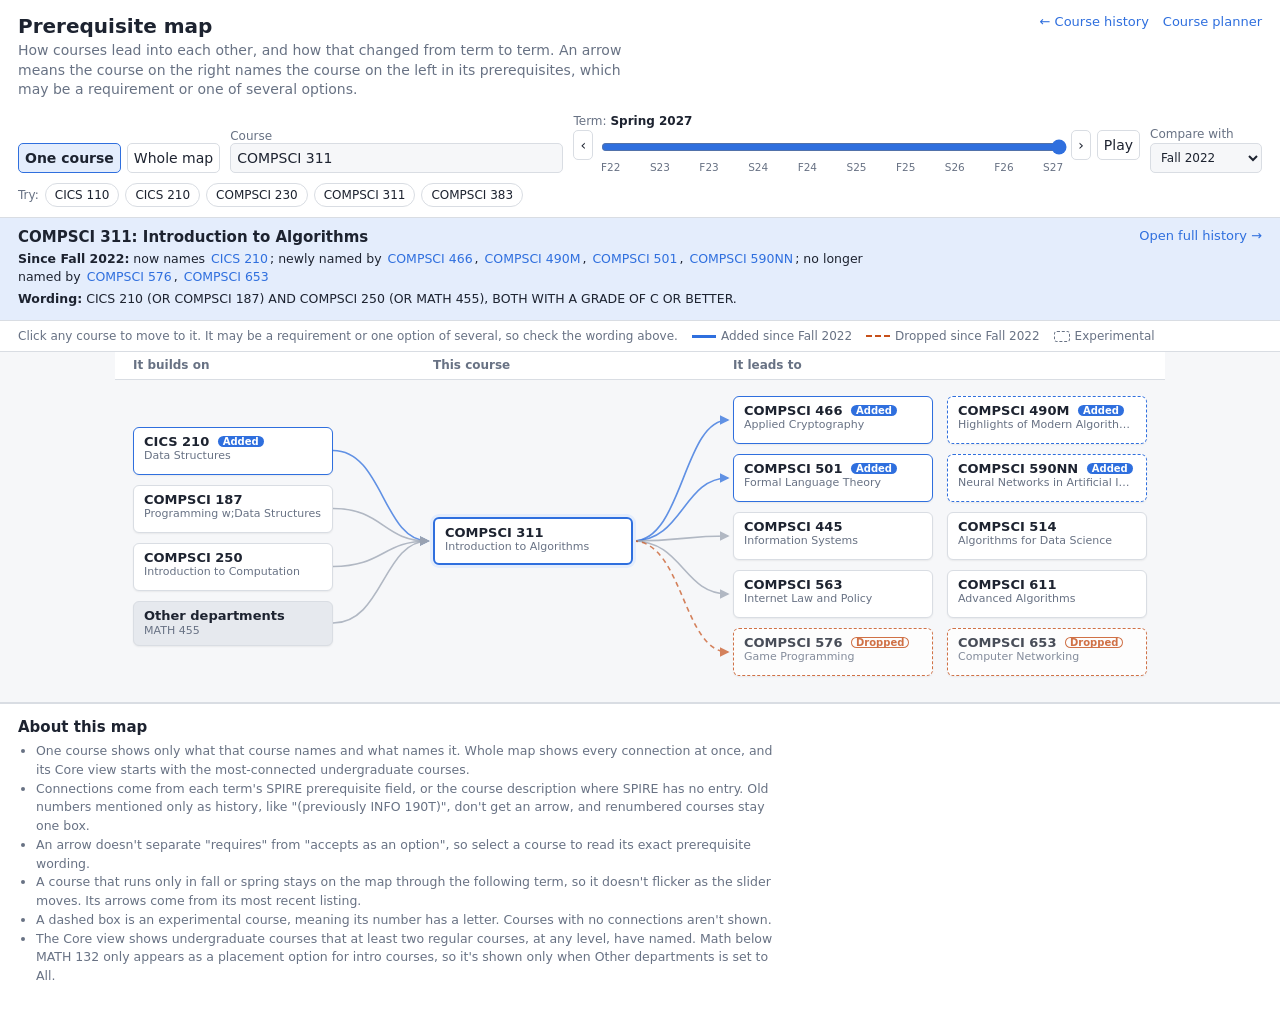
==== map.html @ 748aa666 "Add CICS course history site and course planner Co-Authored-By: Claude Opus 5.5 <noreply@anthropic.c" ====
<!DOCTYPE html>
<html lang="en">
<head>
  <meta charset="utf-8">
  <meta name="viewport" content="width=device-width, initial-scale=1">
  <title>Prerequisite Map</title>
  <link rel="stylesheet" href="style.css">
  <link rel="stylesheet" href="history.css">
  <link rel="stylesheet" href="map.css">
</head>
<body class="history">
  <header id="h-head">
    <div>
      <h1>Prerequisite map</h1>
      <p class="muted" id="h-sub">How courses lead into each other, and how that changed from term to term. An arrow means the course on the right names the course on the left in its prerequisites, which may be a requirement or one of several options.</p>
    </div>
    <nav class="h-nav">
      <a href="index.html">← Course history</a>
      <a href="planner.html">Course planner</a>
    </nav>
  </header>

  <section id="h-filters" aria-label="Map controls">
    <div id="m-view" class="tabs" role="group" aria-label="View">
      <button type="button" class="tab" data-view="course">One course</button>
      <button type="button" class="tab" data-view="all">Whole map</button>
    </div>
    <div class="course-pick">
      <label for="m-course">Course</label>
      <input id="m-course" type="search" list="m-courses" placeholder="Number or title…" autocomplete="off">
      <datalist id="m-courses"></datalist>
    </div>
    <div class="term-control">
      <label for="m-term">Term: <b id="m-term-label"></b></label>
      <div class="slider-row">
        <button type="button" id="m-prev" aria-label="Previous term">‹</button>
        <div class="slider-wrap">
          <input id="m-term" type="range" min="0" step="1">
          <div id="m-ticks" aria-hidden="true"></div>
        </div>
        <button type="button" id="m-next" aria-label="Next term">›</button>
        <button type="button" id="m-play">Play</button>
      </div>
    </div>
    <label>Compare with <select id="m-base"></select></label>
    <label class="whole-only">Courses
      <select id="m-scope">
        <option value="core">Core (most connected)</option>
        <option value="ugrad">Undergraduate (100–400)</option>
        <option value="grad">Graduate (500+)</option>
        <option value="all">All levels</option>
      </select>
    </label>
    <label class="whole-only">Experimental
      <select id="m-exp">
        <option value="connected">Only if a regular course names it</option>
        <option value="all">All experimental courses</option>
      </select>
    </label>
    <label class="whole-only">Other departments
      <select id="m-out">
        <option value="mathstat">Math and statistics</option>
        <option value="all">All</option>
        <option value="none">None</option>
      </select>
    </label>
    <div id="m-starts" class="course-only">
      <span class="muted">Try:</span>
      <button type="button" class="chip-btn" data-start="CICS 110">CICS 110</button>
      <button type="button" class="chip-btn" data-start="CICS 210">CICS 210</button>
      <button type="button" class="chip-btn" data-start="COMPSCI 230">COMPSCI 230</button>
      <button type="button" class="chip-btn" data-start="COMPSCI 311">COMPSCI 311</button>
      <button type="button" class="chip-btn" data-start="COMPSCI 383">COMPSCI 383</button>
    </div>
  </section>

  <section id="h-stats" class="whole-only" aria-label="Summary for this term"></section>
  <section id="h-drill" class="whole-only" aria-label="Connections list" hidden></section>
  <section id="m-selected" aria-live="polite"></section>

  <section id="m-legend" aria-label="Legend"></section>
  <section id="m-scroller" aria-label="Prerequisite map">
    <div id="m-board"></div>
  </section>

  <section id="h-sources">
    <h2>About this map</h2>
    <ul>
      <li>One course shows only what that course names and what names it. Whole map shows every connection at once, and its Core view starts with the most-connected undergraduate courses.</li>
      <li>Connections come from each term's SPIRE prerequisite field, or the course description where SPIRE has no entry. Old numbers mentioned only as history, like "(previously INFO 190T)", don't get an arrow, and renumbered courses stay one box.</li>
      <li>An arrow doesn't separate "requires" from "accepts as an option", so select a course to read its exact prerequisite wording.</li>
      <li>A course that runs only in fall or spring stays on the map through the following term, so it doesn't flicker as the slider moves. Its arrows come from its most recent listing.</li>
      <li>A dashed box is an experimental course, meaning its number has a letter. Courses with no connections aren't shown.</li>
      <li>The Core view shows undergraduate courses that at least two regular courses, at any level, have named. Math below MATH 132 only appears as a placement option for intro courses, so it's shown only when Other departments is set to All.</li>
    </ul>
  </section>

  <script src="history-data.js"></script>
  <script src="map.js"></script>
</body>
</html>
---- style.css ----
:root {
  --bg: #f6f7f9;
  --panel: #ffffff;
  --border: #d9dde3;
  --text: #1d2330;
  --muted: #687284;
  --accent: #2f6fde;
  --accent-soft: #e4edfc;
  --warn: #c7501a;
  --warn-soft: #fdeee6;
  --ok: #2b8a4b;
  --col: #eef0f4;
  --col-alt: #e6e9ee;
  --edge: #9aa3b2;
  --node: #ffffff;
  font-family: system-ui, -apple-system, "Segoe UI", sans-serif;
  font-size: 14px;
  color-scheme: light dark;
}

@media (prefers-color-scheme: dark) {
  :root {
    --bg: #15181e;
    --panel: #1d2129;
    --border: #353b47;
    --text: #e3e6ec;
    --muted: #9099a8;
    --accent: #6d9cf5;
    --accent-soft: #263553;
    --warn: #f08a55;
    --warn-soft: #3d2619;
    --ok: #5cc27d;
    --col: #1a1e25;
    --col-alt: #20252e;
    --edge: #5c6577;
    --node: #252a34;
  }
}

* { box-sizing: border-box; }

body {
  margin: 0;
  height: 100vh;
  background: var(--bg);
  color: var(--text);
  overflow: hidden;
}

/* The layout lives in #app rather than on body so elements that browser
   extensions inject into body can't take a grid cell and shift the panes. */
#app {
  height: 100%;
  display: grid;
  grid-template-columns: 290px 1fr;
  grid-template-rows: 100%;
}

body.dragging, body.dragging * { cursor: grabbing !important; user-select: none; }
body.resizing, body.resizing * { cursor: row-resize !important; user-select: none; }

h1 { font-size: 17px; margin: 0; }
h2 { font-size: 15px; margin: 0 0 8px; }
h3 { font-size: 13px; margin: 16px 0 6px; text-transform: uppercase; letter-spacing: .04em; color: var(--muted); }

input, select, textarea, button {
  font: inherit;
  color: inherit;
  background: var(--bg);
  border: 1px solid var(--border);
  border-radius: 5px;
  padding: 4px 6px;
}
input, select, textarea { width: 100%; }
input:not([type=radio]):not([type=checkbox]), select, button { height: 30px; }
button { cursor: pointer; background: var(--panel); white-space: nowrap; }
button:hover { border-color: var(--accent); }
button.danger:hover { border-color: var(--warn); color: var(--warn); }
label { display: block; font-size: 12px; color: var(--muted); margin-bottom: 6px; }
label > input, label > select, label > textarea { margin-top: 2px; color: var(--text); }
code { font-size: 12px; background: var(--bg); padding: 1px 4px; border-radius: 3px; }

.row { display: flex; gap: 8px; align-items: flex-end; }
.row > label { flex: 1; }
.row > button { margin-bottom: 6px; }
.row.buttons { margin-top: 4px; flex-wrap: wrap; }
.muted { color: var(--muted); }
.error { color: var(--warn); }
.hint { margin: 2px 0 6px; font-size: 12px; color: var(--muted); }

/* Sidebar */

#sidebar {
  display: flex;
  flex-direction: column;
  background: var(--panel);
  border-right: 1px solid var(--border);
  min-height: 0;
}
#sidebar section { padding: 12px 14px; border-bottom: 1px solid var(--border); }
#sidebar section.grow { flex: 1; display: flex; flex-direction: column; min-height: 0; border-bottom: none; }
#search { margin-bottom: 8px; }
#nav-history { display: block; padding: 10px 14px; font-size: 12.5px; color: var(--accent); text-decoration: none; border-bottom: 1px solid var(--border); }
#nav-history:hover { text-decoration: underline; }

#catalog { list-style: none; margin: 0; padding: 0; overflow-y: auto; flex: 1; }
#catalog li {
  display: flex;
  align-items: center;
  gap: 6px;
  padding: 5px 6px;
  border-radius: 5px;
  cursor: grab;
  user-select: none;
}
#catalog li:hover { background: var(--bg); }
#catalog li.selected { background: var(--accent-soft); }
#catalog li.in-plan .code { color: var(--accent); }
#catalog .cat-main { flex: 1; min-width: 0; }
#catalog .code { font-weight: 600; }
#catalog .cr { color: var(--muted); font-size: 12px; }
#catalog .title { font-size: 12px; color: var(--muted); white-space: nowrap; overflow: hidden; text-overflow: ellipsis; }
#catalog .where { font-size: 11px; color: var(--accent); white-space: nowrap; }
#catalog .add { padding: 0 8px; font-size: 16px; line-height: 22px; }

/* Main graph */

main { display: flex; flex-direction: column; min-width: 0; min-height: 0; position: relative; }

#summary {
  display: flex;
  align-items: baseline;
  flex-wrap: wrap;
  gap: 18px;
  padding: 12px 18px;
  border-bottom: 1px solid var(--border);
  background: var(--panel);
  color: var(--muted);
}
#summary h1 { color: var(--text); }
.warn-text { color: var(--warn); }
.legend { margin-left: auto; font-size: 12px; display: flex; align-items: center; gap: 6px; }
.lg { display: inline-block; width: 22px; height: 0; border-top: 2px solid var(--edge); margin-left: 8px; }
.lg.dashed { border-top-style: dashed; }
.lg.red { border-color: var(--warn); }
.lg.auto { width: 14px; height: 12px; border: 1.5px dashed var(--muted); border-radius: 3px; }

#graph-wrap { flex: 1; overflow: auto; position: relative; }
#board { position: relative; }
#board svg { position: absolute; left: 0; top: 0; pointer-events: none; }

.col { position: absolute; top: 0; background: var(--col); border-right: 1px solid var(--border); }
.col:nth-child(even) { background: var(--col-alt); }
.col.transfer, .col.unsched { background: repeating-linear-gradient(135deg, var(--col), var(--col) 8px, var(--col-alt) 8px, var(--col-alt) 16px); }
.col.drop { outline: 2px solid var(--accent); outline-offset: -2px; background: var(--accent-soft); }
.col-head {
  position: sticky;
  top: 0;
  height: 52px;
  padding: 8px 12px;
  background: var(--panel);
  border-bottom: 1px solid var(--border);
  z-index: 3;
}
.col-title { font-weight: 600; white-space: nowrap; overflow: hidden; text-overflow: ellipsis; }
.col-sub { font-size: 12px; color: var(--muted); }
.col-head.over .col-sub, .col-head.under .col-sub { color: var(--warn); font-weight: 600; }

.edge { fill: none; stroke: var(--edge); stroke-width: 1.5; }
.edge.coreq { stroke-dasharray: 5 4; }
.edge.bad { stroke: var(--warn); stroke-width: 2; }
.edge.hi { stroke: var(--accent); stroke-width: 2.2; }
.edge.dim { opacity: .18; }
.arrowhead { fill: var(--edge); }
.arrowhead.hi { fill: var(--accent); }
.arrowhead.bad { fill: var(--warn); }

.node {
  position: absolute;
  z-index: 2;
  padding: 6px 8px;
  background: var(--node);
  border: 1.5px solid var(--border);
  border-radius: 7px;
  cursor: grab;
  user-select: none;
  box-shadow: 0 1px 2px rgb(0 0 0 / .06);
  transition: opacity .12s;
}
.node:hover { border-color: var(--accent); }
.node.selected { border-color: var(--accent); box-shadow: 0 0 0 3px var(--accent-soft); }
.node.auto { border-style: dashed; }
.node.warn { border-color: var(--warn); background: linear-gradient(var(--warn-soft), var(--node) 70%); }
.node.stub .title { font-style: italic; }
.node.waived { border-style: dotted; }
.node.waived .cr { font-style: italic; }
.node.dim { opacity: .35; }
.node-top { display: flex; justify-content: space-between; gap: 4px; }
.node .code { font-weight: 600; font-size: 13px; }
.node .cr { font-size: 11px; color: var(--muted); }
.node .title { font-size: 11.5px; color: var(--muted); white-space: nowrap; overflow: hidden; text-overflow: ellipsis; margin-top: 2px; }
.node .badge {
  position: absolute;
  top: -8px;
  right: -8px;
  background: var(--warn);
  color: #fff;
  font-size: 10px;
  font-weight: 700;
  border-radius: 9px;
  padding: 1px 5px;
}

.ghost {
  position: fixed;
  z-index: 100;
  pointer-events: none;
  padding: 4px 8px;
  background: var(--accent);
  color: #fff;
  border-radius: 5px;
  font-weight: 600;
  box-shadow: 0 3px 10px rgb(0 0 0 / .25);
}

#toast {
  position: absolute;
  top: 64px;
  left: 50%;
  transform: translateX(-50%);
  max-width: 80%;
  padding: 8px 14px;
  background: var(--text);
  color: var(--bg);
  border-radius: 6px;
  box-shadow: 0 3px 12px rgb(0 0 0 / .2);
  z-index: 10;
}

/* Details pane (below the graph) */

#splitter {
  height: 6px;
  flex: none;
  cursor: row-resize;
  background: var(--panel);
  border-top: 1px solid var(--border);
  position: relative;
}
#splitter::after {
  content: "";
  position: absolute;
  left: 50%;
  top: 1px;
  width: 40px;
  height: 3px;
  margin-left: -20px;
  border-radius: 2px;
  background: var(--border);
}
#splitter:hover::after { background: var(--accent); }

#details {
  flex: none;
  background: var(--panel);
  overflow-y: auto;
}
.d-grid {
  display: grid;
  grid-template-columns: minmax(230px, 1fr) minmax(260px, 1.3fr) minmax(220px, 1.2fr) minmax(280px, 1.3fr);
  min-height: 100%;
}
.d-grid > section { padding: 12px 16px; border-right: 1px solid var(--border); min-width: 0; }
.d-grid > section:last-child { border-right: none; }
.d-grid.empty { grid-template-columns: repeat(3, 1fr); }
.d-grid.empty p { color: var(--muted); line-height: 1.45; margin: 0; }
#details h2 { font-size: 18px; margin-bottom: 2px; }
#details h3:first-child { margin-top: 0; }
#details .subtitle { font-weight: 500; }
#details .facts { color: var(--muted); font-size: 12px; margin: 4px 0 10px; }
#details a { color: var(--accent); text-decoration: none; }
#details a:hover { text-decoration: underline; }
.d-info > button { margin: 2px 4px 2px 0; }
.auto-tag { border: 1px dashed var(--muted); border-radius: 3px; padding: 0 4px; }
.notes { font-size: 12.5px; line-height: 1.45; color: var(--muted); }

.warnings { list-style: none; padding: 8px 10px; margin: 10px 0; background: var(--warn-soft); color: var(--warn); border-radius: 6px; font-size: 12.5px; }
.warnings li + li { margin-top: 4px; }

.grp ul { list-style: none; margin: 2px 0 0; padding-left: 12px; border-left: 2px solid var(--border); }
.grp li { margin: 4px 0; }
.grp-label { font-size: 12px; font-weight: 600; color: var(--muted); display: flex; gap: 10px; align-items: center; }
.grp.or > ul { border-left-color: var(--accent); }
.grp.or > ul > li { display: flex; align-items: flex-start; gap: 4px; }
.grp.or > ul > li > label { margin: 0; }
.grp.or > ul > li.inactive > :not(label) { opacity: .45; }
.grp input[type=radio] { width: auto; margin: 2px 2px 0 0; }
.auto-opt { display: inline-flex; align-items: center; margin: 0; font-weight: 400; }

.leaf { display: inline-flex; gap: 6px; align-items: baseline; }
.leaf small { font-size: 11px; color: var(--muted); }
.leaf.ok small { color: var(--ok); }
.leaf.missing small, .leaf.late small { color: var(--warn); }

#prereq-check { font-size: 12px; margin: -2px 0 8px; min-height: 1em; }

button.link {
  height: auto;
  padding: 0 2px;
  border: none;
  background: none;
  font-size: 11px;
  color: var(--muted);
  text-decoration: underline dotted;
  visibility: hidden;
}
.leaf:hover button.link, .leaf.waived button.link { visibility: visible; }
button.link:hover { color: var(--accent); }
#details .leaf.waived > a { text-decoration: line-through; }
.leaf.waived small { color: var(--muted); font-style: italic; }
---- history.css ----
/* Course history page. Tokens and form controls come from style.css. */

:root { --bar: #2f6fde; --grid: #e6e8ec; --ins: #dcefe2; --del: #fbe3da; }

@media (prefers-color-scheme: dark) {
  :root { --bar: #3987e5; --grid: #2b303a; --ins: #1f3b2a; --del: #47281b; }
}

body.history {
  height: auto;
  min-height: 100vh;
  overflow: auto;
}

#h-head {
  display: flex;
  justify-content: space-between;
  align-items: flex-start;
  gap: 16px;
  padding: 14px 18px 10px;
  background: var(--panel);
}
#h-head h1 { font-size: 20px; }
#h-sub { margin: 3px 0 0; max-width: 70ch; line-height: 1.4; }
.h-nav { display: flex; gap: 14px; flex-wrap: wrap; justify-content: flex-end; flex: none; }
.h-nav a { color: var(--accent); text-decoration: none; white-space: nowrap; font-size: 13px; }
.h-nav a:hover { text-decoration: underline; }

#h-filters {
  display: flex;
  flex-wrap: wrap;
  gap: 10px;
  align-items: flex-end;
  padding: 4px 18px 10px;
  background: var(--panel);
  border-bottom: 1px solid var(--border);
}
#h-filters label { flex: 0 1 112px; margin: 0; }
#h-filters label.wide { flex: 1 1 210px; }

/* Summary */

#h-stats {
  display: grid;
  grid-template-columns: repeat(auto-fit, minmax(150px, 1fr));
  gap: 1px;
  background: var(--panel);
  border-bottom: 1px solid var(--border);
}
.stat {
  outline: 1px solid var(--border);
  display: block;
  width: 100%;
  height: auto;
  padding: 10px 18px;
  background: var(--panel);
  border: 0;
  border-radius: 0;
  text-align: left;
  white-space: normal;
}
.stat .n { display: block; font-size: 24px; font-weight: 600; line-height: 1.2; }
.stat .l { display: block; font-size: 12px; color: var(--muted); line-height: 1.35; }
.stat .more { display: block; margin-top: 3px; font-size: 11.5px; color: var(--accent); }
.stat:focus-visible { outline: 2px solid var(--accent); outline-offset: -2px; }
button.stat:hover { background: var(--accent-soft); }
button.stat[aria-expanded=true] { background: var(--accent-soft); box-shadow: inset 0 -2px 0 var(--accent); }

#h-drill { padding: 12px 18px 14px; background: var(--panel); border-bottom: 1px solid var(--border); }
#h-drill[hidden] { display: none; }
.drill-head { display: flex; justify-content: space-between; align-items: flex-start; gap: 16px; }
.drill-head h2 { margin: 0; }
.drill-head h2 .muted { font-weight: 400; }
.drill-head p { margin: 2px 0 8px; font-size: 12.5px; line-height: 1.4; max-width: 90ch; }
.drill-wrap { max-height: 340px; overflow: auto; border: 1px solid var(--border); border-radius: 6px; }
.drill-wrap table { width: 100%; border-collapse: separate; border-spacing: 0; font-size: 12.5px; line-height: 1.4; }
.drill-wrap th {
  position: sticky;
  top: 0;
  padding: 6px 10px;
  background: var(--panel);
  border-bottom: 1px solid var(--border);
  color: var(--muted);
  font-size: 12px;
  font-weight: 600;
  text-align: left;
  white-space: nowrap;
}
.drill-wrap td { padding: 5px 10px; border-bottom: 1px solid var(--grid); vertical-align: top; font-variant-numeric: tabular-nums; }
.drill-wrap td:first-child { white-space: nowrap; }
.drill-wrap td b { font-weight: 600; }
.drill-wrap tbody tr { cursor: pointer; }
.drill-wrap tbody tr:hover td, .drill-wrap tbody tr:focus td { background: var(--accent-soft); }
.drill-wrap tbody tr:focus { outline: none; }

/* Charts */

#h-charts {
  display: grid;
  grid-template-columns: repeat(2, minmax(0, 1fr));
  gap: 0 28px;
  padding: 12px 18px 6px;
  background: var(--panel);
  border-bottom: 1px solid var(--border);
}
.chart h3 { margin: 0; color: var(--text); text-transform: none; letter-spacing: 0; font-size: 13px; }
.chart p { margin: 2px 0 4px; font-size: 12px; color: var(--muted); }
.chart svg { display: block; width: 100%; height: auto; overflow: visible; }
.chart .grid { stroke: var(--grid); stroke-width: 1; }
.chart .base { stroke: var(--edge); stroke-width: 1; }
.chart text { fill: var(--muted); font-size: 11px; font-variant-numeric: tabular-nums; }
.chart text.val { fill: var(--text); font-weight: 600; }
.chart .bar { fill: var(--bar); }
.chart .out .bar { opacity: .25; }
.chart .hit { fill: transparent; }
.chart g.col { cursor: pointer; }
.chart g.col:hover .hit, .chart g.col:focus .hit, .chart g.col.sel .hit { fill: var(--accent-soft); }
.chart g.col.sel text { fill: var(--text); font-weight: 600; }
.chart.wide { grid-column: 1 / -1; margin: 10px 0 4px !important; }
.chart .ribbon { opacity: .22; transition: opacity .12s; }
.chart .ribbon.main { fill: var(--bar); }
.chart .ribbon.rest { fill: var(--edge); }
.chart g.col:hover .ribbon, .chart g.col:focus .ribbon, .chart g.col.sel .ribbon { opacity: .5; }
.chart .flow-bar.main { fill: var(--bar); }
.chart .flow-bar.rest { fill: var(--edge); }
.chart .flow-source { fill: var(--muted); }
.chart text.flow-n { fill: var(--text); font-size: 14px; font-weight: 600; font-variant-numeric: normal; }
.chart text.flow-l { fill: var(--muted); font-size: 12px; }
.chart g.col:focus { outline: none; }

#h-tip {
  position: fixed;
  z-index: 20;
  padding: 6px 9px;
  background: var(--text);
  color: var(--bg);
  border-radius: 5px;
  font-size: 12px;
  line-height: 1.35;
  pointer-events: none;
  max-width: 260px;
}

details.table-view { grid-column: 1 / -1; font-size: 12px; margin: 2px 0 6px; }
details.table-view summary { cursor: pointer; color: var(--muted); }
details.table-view table { border-collapse: collapse; margin-top: 6px; font-variant-numeric: tabular-nums; }
details.table-view th, details.table-view td { padding: 2px 12px 2px 0; text-align: right; border-bottom: 1px solid var(--grid); }
details.table-view th:first-child, details.table-view td:first-child { text-align: left; }

/* Matrix + detail */

#h-main {
  display: grid;
  grid-template-columns: minmax(0, 1fr) minmax(360px, 42%);
  align-items: start;
}
#h-left { min-width: 0; border-right: 1px solid var(--border); }

#h-legend {
  display: flex;
  flex-wrap: wrap;
  gap: 4px 12px;
  align-items: center;
  padding: 8px 18px;
  font-size: 12px;
  color: var(--muted);
  background: var(--panel);
  border-bottom: 1px solid var(--border);
}
#h-count { color: var(--text); font-weight: 600; margin-right: 4px; }
.lg-item { display: inline-flex; align-items: center; gap: 4px; white-space: nowrap; }

#h-matrix-wrap { overflow: auto; max-height: calc(100vh - 40px); }
#h-matrix { border-collapse: separate; border-spacing: 0; width: 100%; }
#h-matrix th, #h-matrix td { border-bottom: 1px solid var(--grid); padding: 0; }
#h-matrix thead th {
  position: sticky;
  top: 0;
  z-index: 3;
  height: 30px;
  background: var(--panel);
  font-size: 11.5px;
  font-weight: 600;
  color: var(--muted);
  border-bottom: 1px solid var(--border);
}
#h-matrix thead th.out { font-weight: 400; opacity: .55; }
#h-matrix .name {
  position: sticky;
  left: 0;
  z-index: 1;
  background: var(--panel);
  min-width: 190px;
  max-width: 240px;
  padding: 4px 10px 4px 18px;
  text-align: left;
  font-weight: 400;
  border-right: 1px solid var(--border);
}
#h-matrix thead .name { z-index: 4; }
#h-matrix .name .code { display: block; font-weight: 600; font-size: 13px; color: var(--text); }
#h-matrix .name .title { display: block; font-size: 11.5px; color: var(--muted); white-space: nowrap; overflow: hidden; text-overflow: ellipsis; }
#h-matrix .name .was { font-weight: 400; font-size: 11px; color: var(--muted); }
#h-matrix tbody tr { cursor: pointer; }
#h-matrix tbody tr:hover td, #h-matrix tbody tr:hover .name { background: var(--bg); }
#h-matrix tbody tr.selected td, #h-matrix tbody tr.selected .name { background: var(--accent-soft); }
#h-matrix td.cell { min-width: 44px; height: 42px; text-align: center; vertical-align: middle; }
#h-matrix td.cell.fall, #h-matrix thead th.fall { border-left: 1px solid var(--border); }
#h-matrix td.cell.out { opacity: .3; }
#h-matrix td.cell.picked { box-shadow: inset 0 0 0 2px var(--accent); }
#h-matrix td.empty-msg { padding: 24px 18px; color: var(--muted); }

.dot { display: inline-block; width: 8px; height: 8px; border-radius: 50%; background: var(--edge); vertical-align: middle; }
.chips { display: inline-flex; flex-wrap: wrap; gap: 2px; justify-content: center; max-width: 42px; }
.chip {
  display: inline-block;
  min-width: 15px;
  padding: 0 3px;
  border-radius: 3px;
  font-size: 10.5px;
  line-height: 15px;
  font-weight: 700;
  text-align: center;
}
.chip.hard { background: var(--accent); color: #fff; }
.chip.soft { background: none; color: var(--muted); box-shadow: inset 0 0 0 1px var(--edge); font-weight: 600; }
@media (prefers-color-scheme: dark) { .chip.hard, .badge:not(.old) { color: #10131a; } }

/* Detail */

#h-detail {
  position: sticky;
  top: 0;
  max-height: 100vh;
  overflow: auto;
  padding: 0 18px 24px;
  background: var(--panel);
}
.d-empty { padding-top: 14px; }

/* What's current stays in view while the rest of the details scroll. */
.d-pinned {
  position: sticky;
  top: 0;
  z-index: 5;
  margin: 0 -18px 8px;
  padding: 12px 18px 9px;
  background: var(--panel);
  border-bottom: 1px solid var(--border);
}
.pinned-facts { margin-top: 5px; font-size: 12.5px; }
.pinned-pre {
  margin-top: 4px;
  font-size: 12.5px;
  line-height: 1.4;
  display: -webkit-box;
  -webkit-box-orient: vertical;
  -webkit-line-clamp: 2;
  overflow: hidden;
  overflow-wrap: anywhere;
}
.pinned-pre b { font-weight: 600; }
.badge { display: inline-block; padding: 1px 7px; border-radius: 9px; background: var(--accent); color: #fff; font-size: 11px; font-weight: 600; white-space: nowrap; }
.badge.old { background: none; color: var(--muted); box-shadow: inset 0 0 0 1px var(--edge); }

.panel { margin: 10px 0 0; border: 1px solid var(--border); border-radius: 7px; padding: 8px 11px; }
.panel > summary { cursor: pointer; font-size: 13px; font-weight: 600; }
.panel[open] > summary { margin-bottom: 6px; }
.panel > summary .muted { font-weight: 400; }
.panel h4 { margin: 9px 0 2px; font-size: 12px; font-weight: 600; color: var(--muted); }
.panel .note { margin: 0 0 6px; }
.when { list-style: none; margin: 0; padding: 0; }
.when-term { padding: 6px 0; border-top: 1px solid var(--grid); }
.when-term:first-child { border-top: none; }
.when .gap { padding: 5px 0; }
.when .plain { list-style: none; color: var(--muted); }
.linkish { height: auto; padding: 0; border: none; background: none; font-size: 13px; font-weight: 600; color: var(--accent); }
.linkish:hover { text-decoration: underline; }
.when .changes { margin-top: 2px; }
#h-detail h2 { font-size: 18px; margin: 0 0 2px; }
#h-detail .subtitle { font-weight: 500; }
#h-detail .facts { color: var(--muted); font-size: 12px; margin: 4px 0 10px; line-height: 1.45; }
#h-detail h3 { margin: 16px 0 5px; }
#h-detail a { color: var(--accent); text-decoration: none; }
#h-detail a:hover { text-decoration: underline; }
.pair { display: flex; gap: 8px; align-items: flex-end; margin: 10px 0 0; }
.pair label { flex: 1; margin: 0; }
.field { font-size: 13px; line-height: 1.5; margin: 0; overflow-wrap: anywhere; }
.field.small { font-size: 12.5px; color: var(--muted); }
.field ins { background: var(--ins); text-decoration: none; border-radius: 2px; padding: 0 1px; }
.field del { background: var(--del); text-decoration: line-through; border-radius: 2px; padding: 0 1px; }
.nodata { color: var(--muted); font-style: italic; font-size: 12.5px; }
.diffkey { font-size: 11.5px; color: var(--muted); margin: 6px 0 0; }
.sections { list-style: none; margin: 0; padding: 0; font-size: 12.5px; line-height: 1.5; }
.sections-grid { display: grid; grid-template-columns: repeat(auto-fit, minmax(190px, 1fr)); gap: 10px; }
.sections-grid h4 { margin: 0 0 3px; font-size: 12px; color: var(--muted); font-weight: 600; }
.tabs { display: flex; gap: 6px; margin: 10px 0 2px; }
.tab { flex: 1; }
.tab[aria-pressed=true] { background: var(--accent-soft); border-color: var(--accent); font-weight: 600; }

.course-history { list-style: none; margin: 8px 0 0; padding: 0 0 0 14px; border-left: 2px solid var(--border); }
.entry { position: relative; padding: 10px 0 14px; scroll-margin-top: 125px; }
.entry + .entry, .gap + .entry { border-top: 1px solid var(--grid); }
.entry::before {
  content: "";
  position: absolute;
  left: -20px;
  top: 15px;
  width: 10px;
  height: 10px;
  border-radius: 50%;
  background: var(--accent);
  box-shadow: 0 0 0 2px var(--panel);
}
.entry.focus { background: var(--accent-soft); box-shadow: -14px 0 0 var(--accent-soft), 8px 0 0 var(--accent-soft); }
.entry-head { display: flex; justify-content: space-between; align-items: center; gap: 8px; font-size: 14px; }
.entry-head b { font-weight: 600; }
.entry-head button { height: auto; padding: 1px 7px; font-size: 11.5px; }
.entry .facts { margin: 2px 0 0; }
.entry h4 { margin: 9px 0 2px; font-size: 12px; font-weight: 600; color: var(--muted); }
.changes { list-style: none; margin: 6px 0 0; padding: 0; font-size: 12.5px; line-height: 1.45; }
.changes li + li { margin-top: 3px; }
.change { display: flex; gap: 6px; align-items: flex-start; }
.change .chip { flex: none; margin-top: 2px; }
.change b { font-weight: 600; }
.nochange, .same-note { margin: 6px 0 0; font-size: 12px; color: var(--muted); }
.gap { padding: 6px 0; font-size: 12px; font-style: italic; color: var(--muted); border-top: 1px solid var(--grid); }
.listing { margin-top: 8px; font-size: 12.5px; }
.listing summary { cursor: pointer; color: var(--accent); font-size: 12px; }
.official { margin-top: 6px; padding: 5px 8px; background: var(--bg); border-radius: 5px; font-size: 12px; line-height: 1.45; color: var(--muted); overflow-wrap: anywhere; }
.official b { font-weight: 600; color: var(--text); }
.note { padding: 6px 9px; margin: 8px 0 0; background: var(--bg); border-radius: 5px; font-size: 12px; color: var(--muted); line-height: 1.4; }

/* Sources */

#h-sources { padding: 14px 18px 28px; background: var(--panel); border-top: 1px solid var(--border); }
#h-sources h2 { margin: 0 0 6px; }
#h-sources table { border-collapse: collapse; font-size: 12.5px; margin-bottom: 10px; }
#h-sources th, #h-sources td { padding: 3px 18px 3px 0; text-align: left; border-bottom: 1px solid var(--grid); font-weight: 400; }
#h-sources thead th { color: var(--muted); font-size: 12px; }
#h-sources a { color: var(--accent); text-decoration: none; }
#h-sources a:hover { text-decoration: underline; }
#h-sources ul { margin: 0; padding-left: 18px; font-size: 12.5px; line-height: 1.5; color: var(--muted); max-width: 95ch; }

@media (max-width: 960px) {
  #h-head { flex-wrap: wrap; }
  .h-nav { justify-content: flex-start; }
  #h-main, #h-charts { grid-template-columns: minmax(0, 1fr); }
  #h-left { border-right: none; }
  #h-detail { position: static; max-height: none; overflow: visible; border-top: 1px solid var(--border); padding: 0 16px 24px; }
  .d-pinned { margin: 0 -16px 8px; padding: 12px 16px 9px; }
  #h-matrix-wrap { max-height: 70vh; }
  #h-head, #h-filters, #h-drill, #h-charts, #h-sources { padding-left: 16px; padding-right: 16px; }
  .stat { padding: 10px 16px; }
  #h-legend { padding: 8px 16px; }
  #h-matrix .name { padding-left: 16px; min-width: 150px; max-width: 170px; }
}
---- map.css ----
/* Prerequisite map. Page layout, tiles and the list panel come from history.css. */

:root { --added: #2f6fde; --dropped: #c7501a; }

@media (prefers-color-scheme: dark) {
  :root { --added: #3987e5; --dropped: #d95926; }
}

body.view-course .whole-only, body.view-course #h-stats.whole-only, body.view-course #h-drill.whole-only { display: none; }
body:not(.view-course) .course-only, body:not(.view-course) #m-starts.course-only { display: none; }
#m-view { flex: 0 0 auto; margin: 0; align-self: flex-end; margin-bottom: 0; }
#m-view .tab { flex: none; }
.course-pick { flex: 1 1 220px; min-width: 0; }
.course-pick label { margin: 0 0 2px; }
#m-starts { flex: 1 1 100%; display: flex; flex-wrap: wrap; gap: 6px; align-items: center; font-size: 12px; }
.chip-btn { height: 24px; padding: 0 9px; border-radius: 12px; font-size: 12px; }
.term-control { flex: 2 1 340px; min-width: 0; }
.term-control label { margin: 0; }
.term-control label b { color: var(--text); font-weight: 600; }
.slider-row { display: flex; gap: 6px; align-items: flex-start; margin-top: 2px; }
.slider-row button { flex: none; }
.slider-wrap { flex: 1; min-width: 0; }
#m-term { padding: 0; height: 30px; border: none; background: none; accent-color: var(--accent); }
#m-ticks { display: flex; justify-content: space-between; margin-top: -4px; padding: 0 2px; font-size: 10.5px; color: var(--muted); }

#m-selected:not(:empty) { padding: 10px 18px 12px; background: var(--accent-soft); border-bottom: 1px solid var(--border); }
#m-selected h2 { margin: 0; font-size: 15px; }
#m-selected .sel-head { display: flex; justify-content: space-between; gap: 12px; align-items: flex-start; }
#m-selected .sel-actions { display: flex; gap: 8px; align-items: center; flex: none; }
#m-selected a { color: var(--accent); text-decoration: none; white-space: nowrap; font-size: 13px; }
#m-selected a:hover { text-decoration: underline; }
#m-selected p { margin: 4px 0 0; font-size: 12.5px; line-height: 1.45; max-width: 110ch; overflow-wrap: anywhere; }
#m-selected p b { font-weight: 600; }
.code-link { height: auto; padding: 0 2px; border: none; background: none; color: var(--accent); font-size: 12.5px; }
.code-link:hover { text-decoration: underline; }

#m-legend {
  display: flex;
  flex-wrap: wrap;
  gap: 4px 14px;
  align-items: center;
  padding: 8px 18px;
  font-size: 12px;
  color: var(--muted);
  background: var(--panel);
  border-bottom: 1px solid var(--border);
}
.key { display: inline-flex; align-items: center; gap: 5px; white-space: nowrap; }
.key .ln { display: inline-block; width: 24px; height: 0; border-top: 2px solid var(--edge); }
.key .ln.added { border-top: 3px solid var(--added); }
.key .ln.dropped { border-top: 2px dashed var(--dropped); }
.key .bx { display: inline-block; width: 16px; height: 11px; background: var(--node); border: 1.5px solid var(--border); border-radius: 3px; }
.key .bx.exp { border-style: dashed; border-color: var(--muted); }
.key .bx.ext { background: var(--col-alt); }

#m-scroller { overflow: auto; max-height: calc(100vh - 16px); background: var(--bg); border-bottom: 1px solid var(--border); }
#m-board { position: relative; }
#m-board svg { position: absolute; left: 0; top: 0; pointer-events: none; }

.m-heads { position: sticky; top: 0; z-index: 6; height: 28px; background: var(--panel); border-bottom: 1px solid var(--border); }
.m-heads span { position: absolute; top: 6px; font-size: 12px; font-weight: 600; color: var(--muted); white-space: nowrap; }

.m-edge { fill: none; stroke: var(--edge); stroke-width: 1.2; opacity: .5; }
.m-edge.added { stroke: var(--added); stroke-width: 1.8; opacity: .9; }
.m-edge.dropped { stroke: var(--dropped); stroke-width: 1.4; stroke-dasharray: 5 4; opacity: .8; }
.m-edge.chain { stroke-width: 2.4; opacity: 1; }
.m-edge.same.chain { stroke: var(--text); }
.m-edge.dim { opacity: .07; }
.m-edge.hi { opacity: 1; stroke-width: 2.4; }
.m-arrow { fill: var(--edge); }
.m-arrow.added { fill: var(--added); }
.m-arrow.dropped { fill: var(--dropped); }

.m-node {
  position: absolute;
  z-index: 2;
  padding: 4px 8px;
  background: var(--node);
  border: 1.5px solid var(--border);
  border-radius: 6px;
  cursor: pointer;
  user-select: none;
  box-shadow: 0 1px 2px rgb(0 0 0 / .06);
  transition: opacity .15s;
}
.m-node:hover, .m-node:focus-visible { border-color: var(--accent); outline: none; }
.m-node .code { display: block; font-size: 12.5px; font-weight: 600; white-space: nowrap; }
.m-node .title { display: block; font-size: 11px; color: var(--muted); white-space: nowrap; overflow: hidden; text-overflow: ellipsis; }
.m-node.exp { border-style: dashed; border-color: var(--muted); }
.m-node.ext { background: var(--col-alt); cursor: default; }
.m-node.off { opacity: .3; }
.m-node.dim { opacity: .18; }
.m-node.chain { border-color: var(--text); }

/* One-course view */
body.view-course #m-board { margin: 0 auto; }
.m-node.big { padding: 6px 10px; }
.m-node.big .code { font-size: 13px; }
.m-node.big .wrap { display: block; font-size: 11px; line-height: 15px; color: var(--muted); overflow-wrap: anywhere; }
.m-node.current { border: 2px solid var(--accent); box-shadow: 0 0 0 3px var(--accent-soft); cursor: default; }
.m-node.st-added { border-color: var(--added); }
.m-node.st-dropped { border-color: var(--dropped); border-style: dashed; opacity: .8; }
.m-edge.strong { stroke-width: 1.6; opacity: .75; }
.m-edge.strong.dropped { opacity: .7; }
.tag { margin-left: 4px; padding: 0 5px; border-radius: 8px; font-size: 10px; font-weight: 600; vertical-align: 1px; }
.tag.added { background: var(--added); color: #fff; }
.tag.dropped { box-shadow: inset 0 0 0 1px var(--dropped); color: var(--dropped); }
.m-node.selected { border-color: var(--accent); box-shadow: 0 0 0 3px var(--accent-soft); opacity: 1; }

.m-empty { padding: 28px 18px; color: var(--muted); }

@media (max-width: 960px) {
  #m-selected:not(:empty), #m-legend { padding-left: 16px; padding-right: 16px; }
  #m-selected .sel-head { flex-direction: column; gap: 4px; }
  #m-scroller { max-height: 75vh; }
}
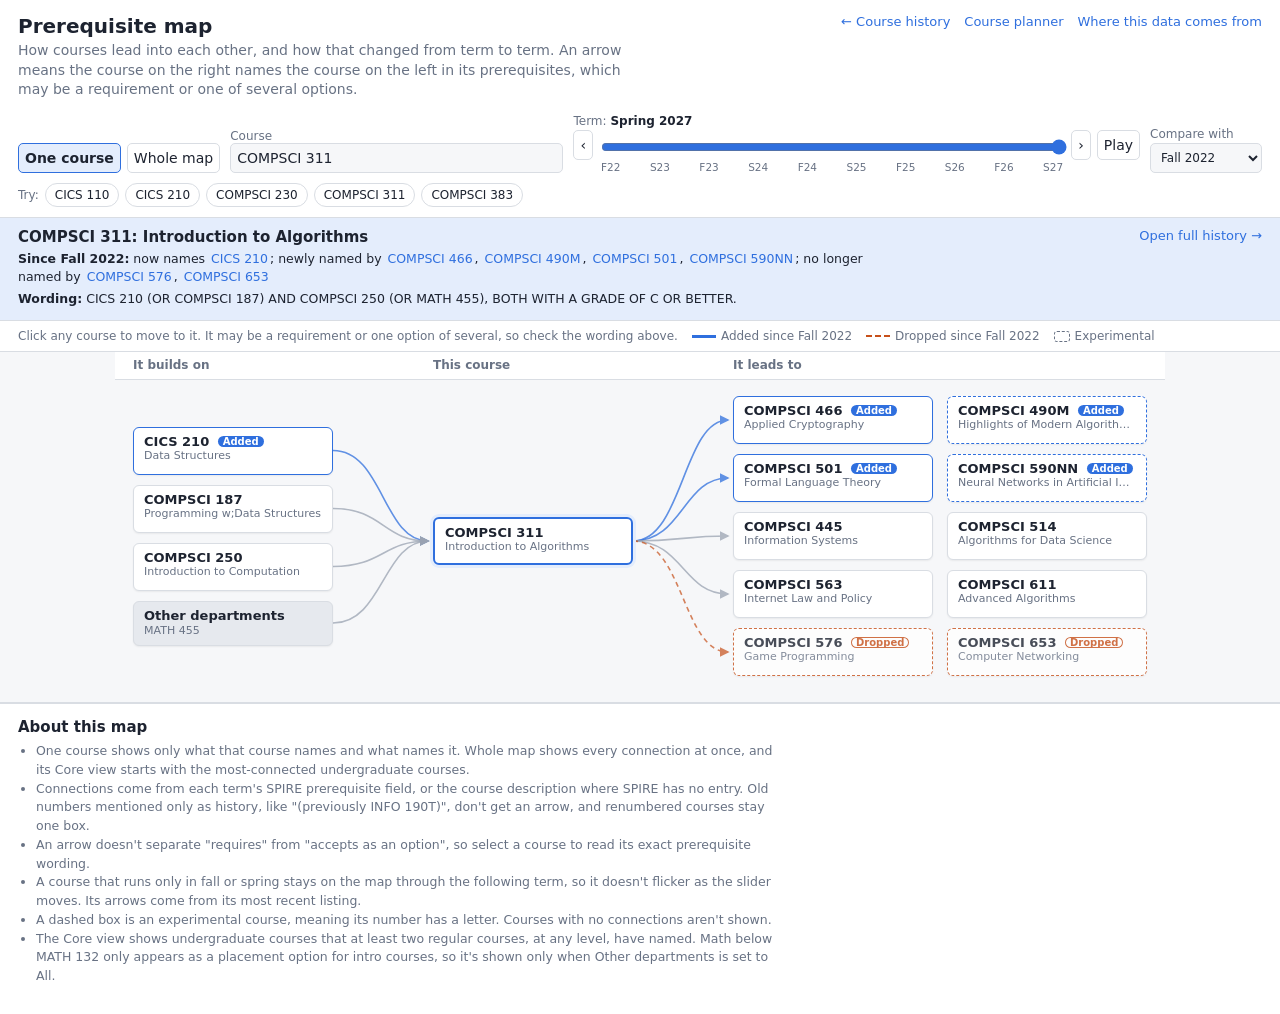
==== commit bfeb68b0: "Add data reliability page and fix COMPSCI 564 prerequisites Add verify.html, which shows where the d" ====
--- a/map.html
+++ b/map.html
@@ -17,6 +17,7 @@
     <nav class="h-nav">
       <a href="index.html">← Course history</a>
       <a href="planner.html">Course planner</a>
+      <a href="verify.html">Where this data comes from</a>
     </nav>
   </header>
 
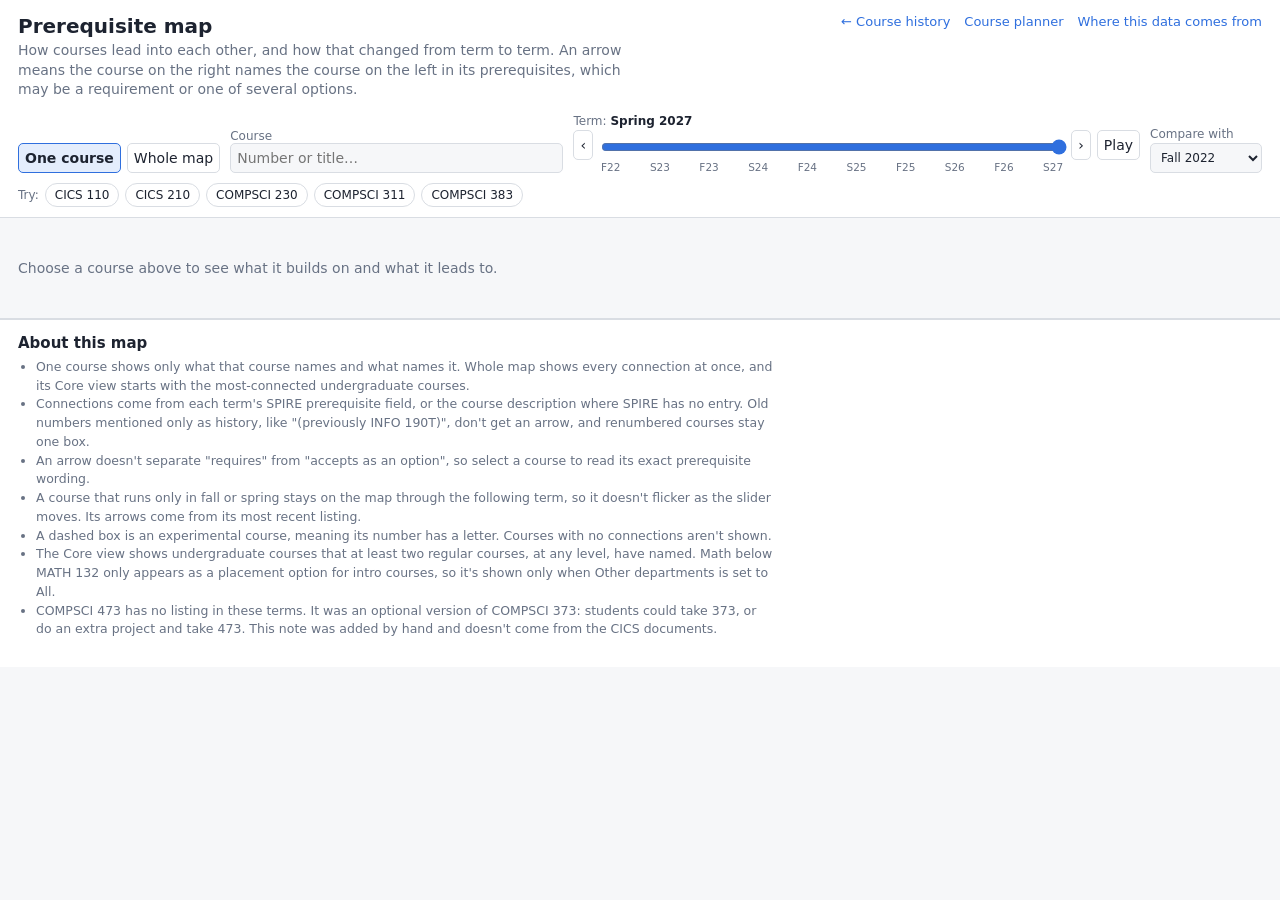
==== commit c427395d: "Stop calling unlisted CICS courses outside CICS on the map COMPSCI 473, 497P and 585 are CICS course" ====
--- a/map.html
+++ b/map.html
@@ -93,6 +93,7 @@
       <li>A course that runs only in fall or spring stays on the map through the following term, so it doesn't flicker as the slider moves. Its arrows come from its most recent listing.</li>
       <li>A dashed box is an experimental course, meaning its number has a letter. Courses with no connections aren't shown.</li>
       <li>The Core view shows undergraduate courses that at least two regular courses, at any level, have named. Math below MATH 132 only appears as a placement option for intro courses, so it's shown only when Other departments is set to All.</li>
+      <li>COMPSCI 473 has no listing in these terms. It was an optional version of COMPSCI 373: students could take 373, or do an extra project and take 473. This note was added by hand and doesn't come from the CICS documents.</li>
     </ul>
   </section>
 
--- a/map.css
+++ b/map.css
@@ -45,6 +45,7 @@
   background: var(--panel);
   border-bottom: 1px solid var(--border);
 }
+#m-legend:empty { display: none; }
 .key { display: inline-flex; align-items: center; gap: 5px; white-space: nowrap; }
 .key .ln { display: inline-block; width: 24px; height: 0; border-top: 2px solid var(--edge); }
 .key .ln.added { border-top: 3px solid var(--added); }
@@ -97,7 +98,7 @@
 .m-node.big { padding: 6px 10px; }
 .m-node.big .code { font-size: 13px; }
 .m-node.big .wrap { display: block; font-size: 11px; line-height: 15px; color: var(--muted); overflow-wrap: anywhere; }
-.m-node.current { border: 2px solid var(--accent); box-shadow: 0 0 0 3px var(--accent-soft); cursor: default; }
+.m-node.current { border: 2px solid var(--accent); box-shadow: 0 0 0 3px var(--accent-soft); }
 .m-node.st-added { border-color: var(--added); }
 .m-node.st-dropped { border-color: var(--dropped); border-style: dashed; opacity: .8; }
 .m-edge.strong { stroke-width: 1.6; opacity: .75; }
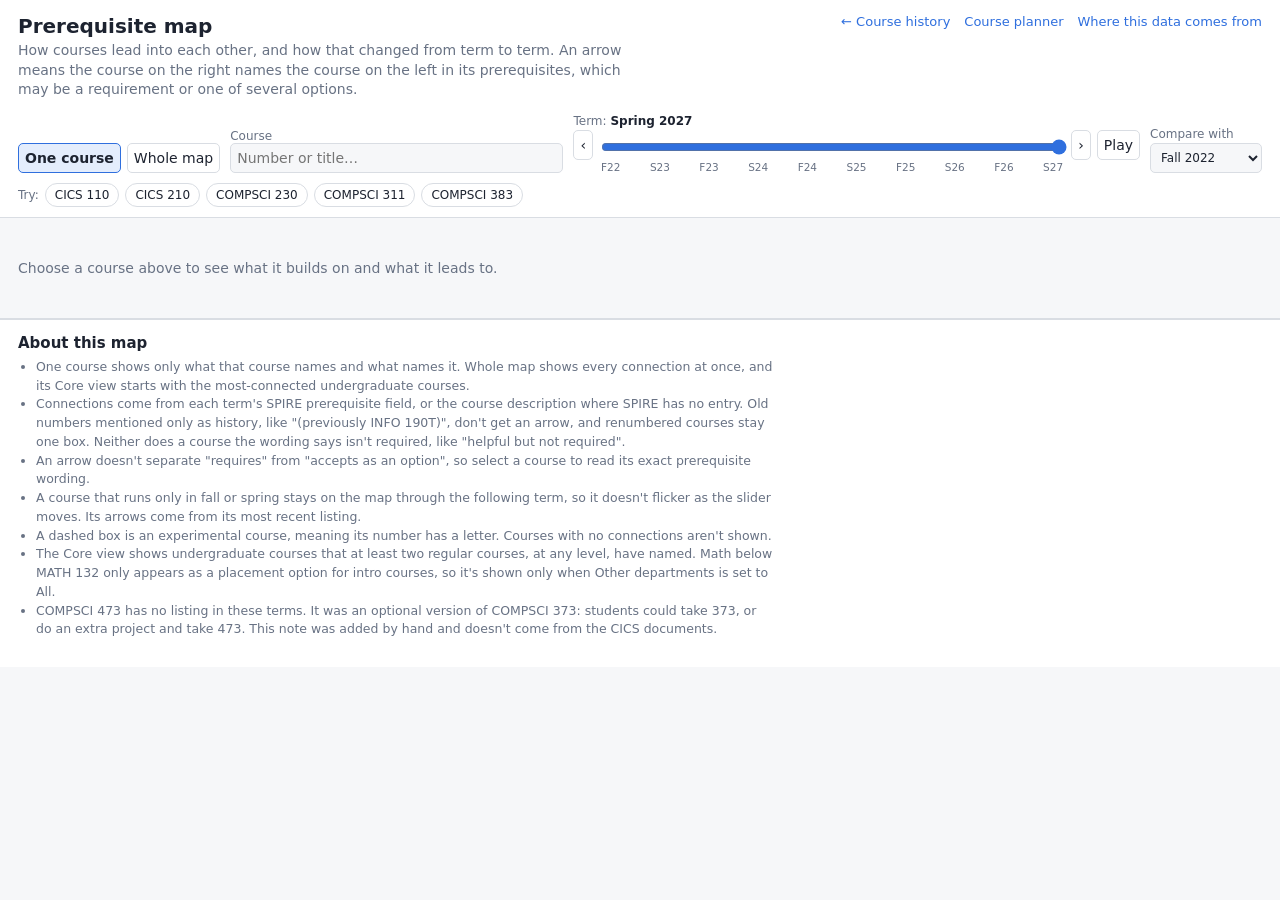
==== commit 6bed419d: "Fix misread credits, prerequisites and planner data Build scripts: - Read the schedule's spaced cred" ====
--- a/map.html
+++ b/map.html
@@ -88,7 +88,7 @@
     <h2>About this map</h2>
     <ul>
       <li>One course shows only what that course names and what names it. Whole map shows every connection at once, and its Core view starts with the most-connected undergraduate courses.</li>
-      <li>Connections come from each term's SPIRE prerequisite field, or the course description where SPIRE has no entry. Old numbers mentioned only as history, like "(previously INFO 190T)", don't get an arrow, and renumbered courses stay one box.</li>
+      <li>Connections come from each term's SPIRE prerequisite field, or the course description where SPIRE has no entry. Old numbers mentioned only as history, like "(previously INFO 190T)", don't get an arrow, and renumbered courses stay one box. Neither does a course the wording says isn't required, like "helpful but not required".</li>
       <li>An arrow doesn't separate "requires" from "accepts as an option", so select a course to read its exact prerequisite wording.</li>
       <li>A course that runs only in fall or spring stays on the map through the following term, so it doesn't flicker as the slider moves. Its arrows come from its most recent listing.</li>
       <li>A dashed box is an experimental course, meaning its number has a letter. Courses with no connections aren't shown.</li>
--- a/map.css
+++ b/map.css
@@ -98,7 +98,7 @@
 .m-node.big { padding: 6px 10px; }
 .m-node.big .code { font-size: 13px; }
 .m-node.big .wrap { display: block; font-size: 11px; line-height: 15px; color: var(--muted); overflow-wrap: anywhere; }
-.m-node.current { border: 2px solid var(--accent); box-shadow: 0 0 0 3px var(--accent-soft); }
+.m-node.current { border: 2px solid var(--accent); box-shadow: 0 0 0 3px var(--accent-soft); cursor: default; }
 .m-node.st-added { border-color: var(--added); }
 .m-node.st-dropped { border-color: var(--dropped); border-style: dashed; opacity: .8; }
 .m-edge.strong { stroke-width: 1.6; opacity: .75; }
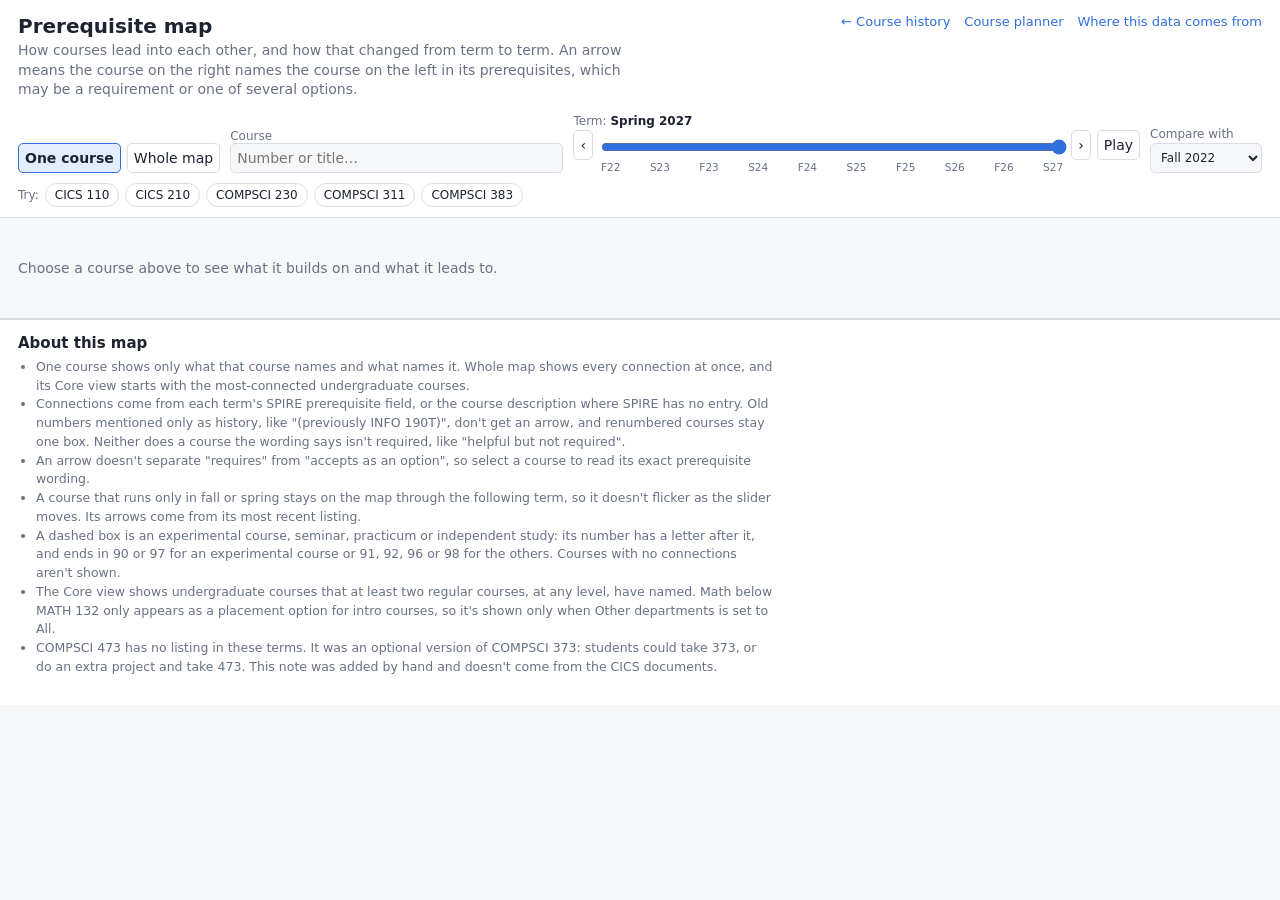
==== commit 64cc54d9: "Separate seminars from experimental courses and narrow the two-season list A letter in a course numb" ====
--- a/map.html
+++ b/map.html
@@ -52,10 +52,10 @@
         <option value="all">All levels</option>
       </select>
     </label>
-    <label class="whole-only">Experimental
+    <label class="whole-only">Experimental and seminars
       <select id="m-exp">
         <option value="connected">Only if a regular course names it</option>
-        <option value="all">All experimental courses</option>
+        <option value="all">All of them</option>
       </select>
     </label>
     <label class="whole-only">Other departments
@@ -91,7 +91,7 @@
       <li>Connections come from each term's SPIRE prerequisite field, or the course description where SPIRE has no entry. Old numbers mentioned only as history, like "(previously INFO 190T)", don't get an arrow, and renumbered courses stay one box. Neither does a course the wording says isn't required, like "helpful but not required".</li>
       <li>An arrow doesn't separate "requires" from "accepts as an option", so select a course to read its exact prerequisite wording.</li>
       <li>A course that runs only in fall or spring stays on the map through the following term, so it doesn't flicker as the slider moves. Its arrows come from its most recent listing.</li>
-      <li>A dashed box is an experimental course, meaning its number has a letter. Courses with no connections aren't shown.</li>
+      <li>A dashed box is an experimental course, seminar, practicum or independent study: its number has a letter after it, and ends in 90 or 97 for an experimental course or 91, 92, 96 or 98 for the others. Courses with no connections aren't shown.</li>
       <li>The Core view shows undergraduate courses that at least two regular courses, at any level, have named. Math below MATH 132 only appears as a placement option for intro courses, so it's shown only when Other departments is set to All.</li>
       <li>COMPSCI 473 has no listing in these terms. It was an optional version of COMPSCI 373: students could take 373, or do an extra project and take 473. This note was added by hand and doesn't come from the CICS documents.</li>
     </ul>
